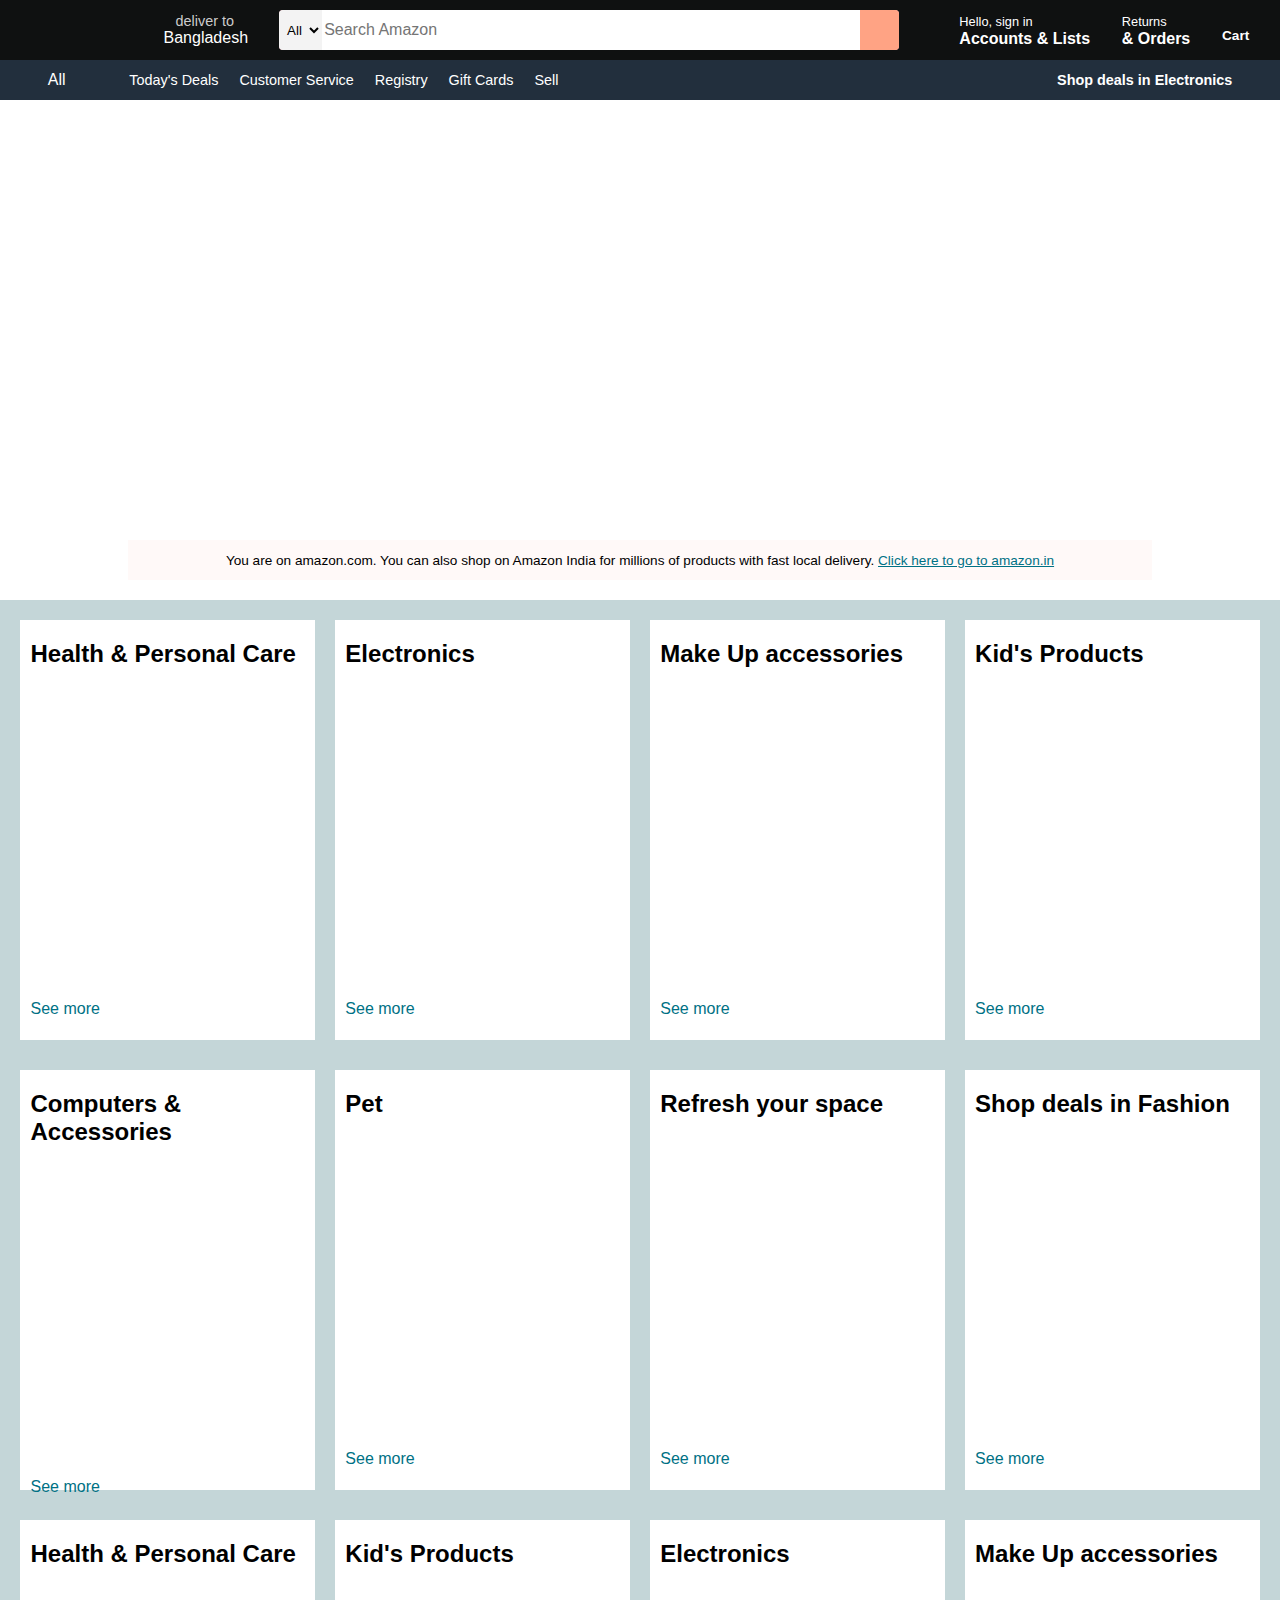
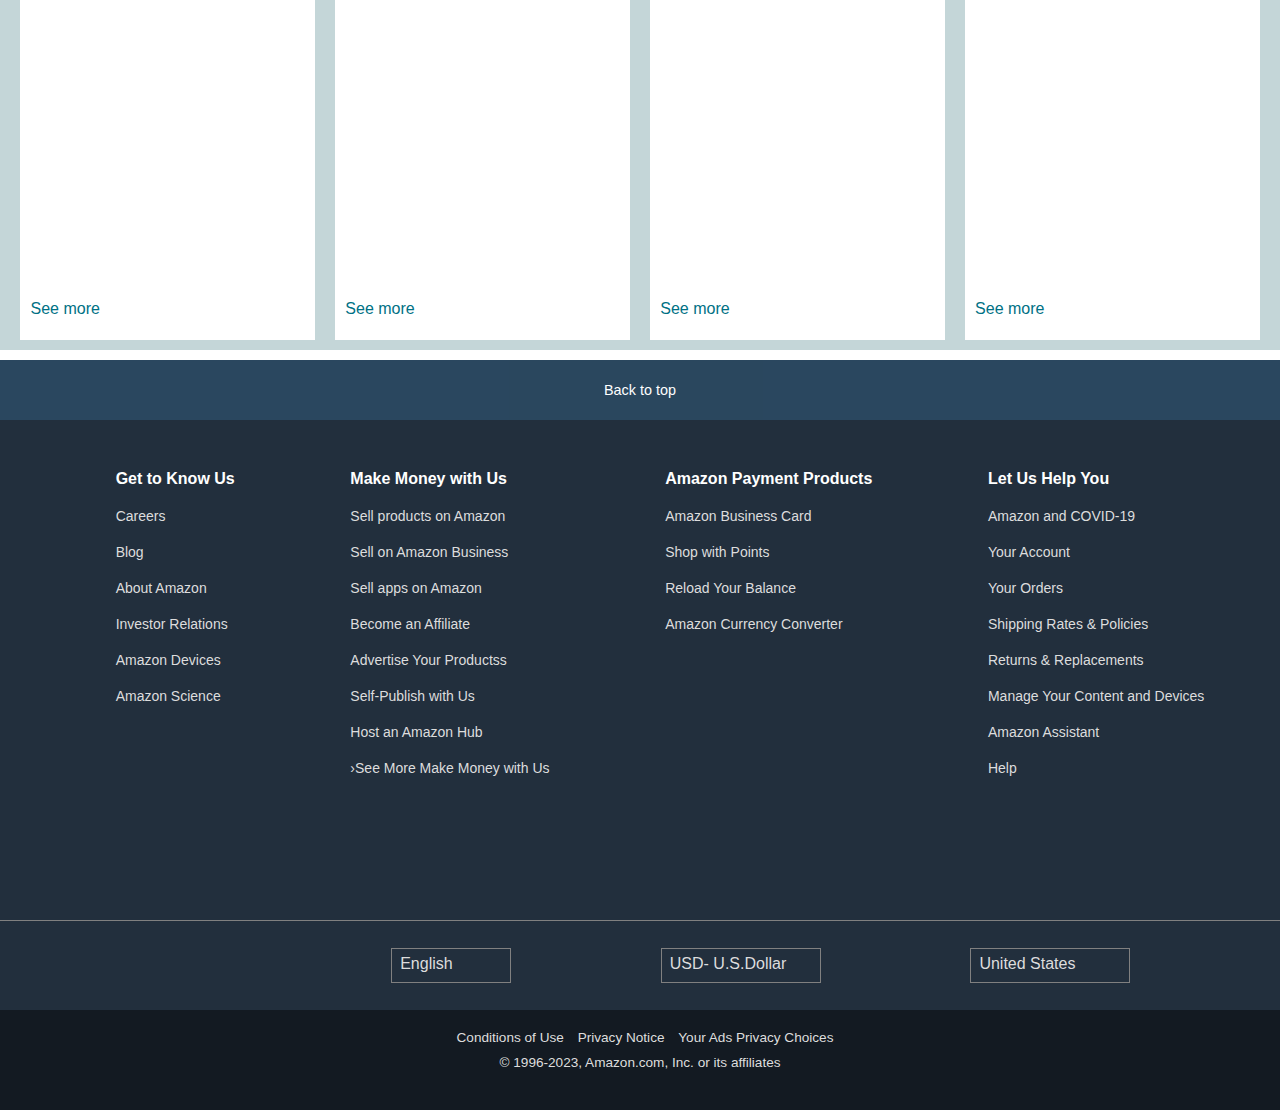
==== index.html @ c9f1d312 "Add files via upload" ====
<!DOCTYPE html>
<html lang="en">
<head>
    <meta charset="UTF-8">
    <meta name="viewport" content="width=device-width, initial-scale=1.0">
    <title>Amazon</title>    
    <link rel="stylesheet" href="https://cdnjs.cloudflare.com/ajax/libs/font-awesome/6.4.0/css/all.min.css" integrity="sha512-iecdLmaskl7CVkqkXNQ/ZH/XLlvWZOJyj7Yy7tcenmpD1ypASozpmT/E0iPtmFIB46ZmdtAc9eNBvH0H/ZpiBw==" crossorigin="anonymous" referrerpolicy="no-referrer" />
    <link rel="stylesheet" href="style.css">
</head>

<body>
    <header>
        <div class="navbar">
            <div class="nav-logo border">
                <div class="logo">
                </div>
            </div>

            <div class="nav-address border">
                <p class="para1">deliver to</p>
                <div class="nav-icon">
                    <i class="fa-sharp fa-solid fa-location-dot"></i>
                    <p class="para2">Bangladesh</p>
                </div>
            </div>

            <div class="nav-search">

                <select class="search-select">
                    <option value="">All</option>
                </select>

                <input type="text" placeholder="Search Amazon" class="search-input">

                <div class="search-icon">
                    <i class="fa-solid fa-magnifying-glass"></i>
                </div>                
            </div>

            <div class="nav-country">

            </div>

            <div class="nav-signin border">
                <p> <span>Hello, sign in</span></p>
                <p class="para3">Accounts & Lists</p>
            </div>

            <div class="nav-return border">
                <p> <span>Returns</span></p>
                <p class="para3"> & Orders</p>
            </div>

            <div class="nav-cart border">
                <i class="fa-solid fa-cart-shopping"></i>
                Cart
            </div>
        </div>

        <div class="panel">
            <div class="panel-all border">
                <i class="fa-solid fa-bars"></i>
                All
            </div>

            <div class="panel-options ">
                <p class="border">Today's Deals</p>
                <p class="border">Customer Service</p>
                <p class="border">Registry</p>
                <p class="border">Gift Cards</p>
                <p class="border">Sell</p>
            </div>

            <div class="panel-deals border">
                Shop deals in Electronics
            </div>
        </div>
    </header> 

    <div class="hero-section">
        <div class="hero-msg">
            <p>You are on amazon.com. You can also shop on Amazon India for millions of products with fast local delivery.
                <a href="">Click here to go to amazon.in</a> 
            </p>
        </div>
    </div>


    <!-- shop section 1 -->
    <div class="shop-section">
        <div class="box1 box">
            <div class="box-content">
                <h2>Health & Personal Care</h2>
                <div class="box-img" style="background-image: url('box2_image.jpg');">
    
                </div>
                <p style="color: #007185">See more</p>
            </div>
           
        </div>
        <div class="box2 box">
            <div class="box-content">
                <h2>Electronics</h2>
                <div class="box-img" style="background-image: url('box4_image.jpg');">
    
                </div>
                <p style="color: #007185">See more</p>
            </div>
        </div>
        <div class="box3 box">
            <div class="box-content">
                <h2>Make Up accessories</h2>
                <div class="box-img" style="background-image: url('box5_image.jpg');">
    
                </div>
                <p style="color: #007185">See more</p>
            </div>
        </div>
        <div class="box4 box">
            <div class="box-content">
                <h2>Kid's Products</h2>
                <div class="box-img" style="background-image: url('box7_image.jpg');">
    
                </div>
                <p style="color: #007185">See more</p>
            </div>
        </div>
    </div>


    <!-- shop section 2 -->
    <div class="shop-section">
        <div class="box1 box">
            <div class="box-content">
                <h2>Computers & Accessories</h2>
                <div class="box-img" style="background-image: url('box3_image.jpg');">
    
                </div>
                <p style="color: #007185">See more</p>
            </div>
           
        </div>
        <div class="box2 box">
            <div class="box-content">
                <h2>Pet</h2>
                <div class="box-img" style="background-image: url('box6_image.jpg');">
    
                </div>
                <p style="color: #007185">See more</p>
            </div>
        </div>
        <div class="box3 box">
            <div class="box-content">
                <h2> Refresh your space</h2>
                <div class="box-img" style="background-image: url('box1_image.jpg');">
    
                </div>
                <p style="color: #007185">See more</p>
            </div>
        </div>
        <div class="box4 box">
            <div class="box-content">
                <h2>Shop deals in Fashion</h2>
                <div class="box-img" style="background-image: url('box8_image.jpg');">
    
                </div>
                <p style="color: #007185">See more</p>
            </div>
        </div>
    </div>

   <!-- shop section 3 -->
   <div class="shop-section">
        <div class="box1 box">
            <div class="box-content">
                <h2>Health & Personal Care</h2>
                <div class="box-img" style="background-image: url('box2_image.jpg');">

                </div>
                <p style="color: #007185">See more</p>
            </div>        
        </div>

        <div class="box4 box">
            <div class="box-content">
                <h2>Kid's Products</h2>
                <div class="box-img" style="background-image: url('box7_image.jpg');">

                </div>
                <p style="color: #007185">See more</p>
            </div>
        </div>

        <div class="box2 box">
            <div class="box-content">
                <h2>Electronics</h2>
                <div class="box-img" style="background-image: url('box4_image.jpg');">

                </div>
                <p style="color: #007185">See more</p>
            </div>
        </div>
        <div class="box3 box">
            <div class="box-content">
                <h2>Make Up accessories</h2>
                <div class="box-img" style="background-image: url('box5_image.jpg');">

                </div>
                <p style="color: #007185">See more</p>
            </div>
        </div>       
    </div>

    <footer>
        <div class="foot-panel1">
            Back to top
        </div>

        <div class="foot-panel2">
            <ul>
                <p>Get to Know Us</p>                     
                <a href=""> Careers</a>
                <a href="">Blog</a>
                <a href=""> About Amazon</a>
                <a href="">Investor Relations</a>
                <a href="">Amazon Devices</a>
                <a href="">Amazon Science</a>
            </ul>

            <ul>
                <p>Make Money with Us</p>                     
                <a href=""> Sell products on Amazon</a>
                <a href=""> Sell on Amazon Business</a>
                <a href=""> Sell apps on Amazon</a>
                <a href=""> Become an Affiliate</a>
                <a href="">Advertise Your Productss</a>
                <a href=""> Self-Publish with Us</a>
                <a href="">Host an Amazon Hub</a>
                <a href=""> ›See More Make Money with Us</a>
            </ul>

            <ul>
                <p>Amazon Payment Products</p>                     
                <a href=""> Amazon Business Card</a>
                <a href="">Shop with Points</a>
                <a href="">  Reload Your Balance</a>
                <a href="">Amazon Currency Converter</a>
             
            </ul>

            <ul>
                <p>Let Us Help You</p>                     
                <a href=""> Amazon and COVID-19</a>
                <a href=""> Your Account</a>
                <a href=""> Your Orders</a>
                <a href="">Shipping Rates & Policies</a>
                <a href="">Returns & Replacements</a>
                <a href="">Manage Your Content and Devices</a>
                <a href=""> Amazon Assistant</a>
                <a href="">Help</a>
            </ul>
        </div>

        <div class="foot-panel3">
            <div class="nav-logo border">
                <div class="logo">
                </div>
            </div>

            <div class="touch-link">
                <i class="fa-solid fa-globe"></i>
                English

            </div>
            <div class="touch-link2">
                <i class="fa-solid fa-dollar-sign"></i>
                USD- U.S.Dollar

            </div>
            <div class="touch-link2">
                <i class="fa-solid fa-flag-usa"></i>
                United States
            </div>
        </div>

        <div class="foot-panel4">
            <div class="pages">
                <a href="">Conditions of Use</a>
                <a href="">Privacy Notice</a>
                <a href="">Your Ads Privacy Choices</a>
            </div>

            <div class="copyright">
                <p>© 1996-2023, Amazon.com, Inc. or its affiliates</p>

            </div>
        </div>
    </footer>
</body>
</html>
---- style.css ----
*{
    margin: 0;
    font-family: Arial;
    border: border-box; 
    box-sizing: border-box;
}

.navbar{
    height: 60px;
    background-color: #0f1111;
    color: white; 
    display: flex;
    align-items: center;
    justify-content: space-evenly;
}

.nav-logo{
    height: 50px;
    width: 100px;
}
.logo{
    background-image: url("amazon_logo.png");
    background-size: cover;
    height: 50px;
    width: 100%;
}

.border{
    border: 1px solid transparent;
}

.border:hover{
    border: 1px solid white;
    padding: 4px;
}

.para1{
    color: #CCCCCC;
    font-size: 0.9rem;
    margin-left: 15px;
}


.para2{
    color: #FFFFFF;
    font-size: 1rem;
    margin-left: 3px;
}

.nav-icon{
    display: flex;
    align-items: center;
}

.nav-search{
    display: flex;
    background-color: lightpink;
    width: 620px;
    height: 40px;
    border-radius: 4px;
    justify-content: space-evenly;
    
   
}

.nav-search:hover{
    border: 2px solid orange;

}

.search-select{
    background-color: #F3f3f3;
    width: 50px;
    text-align: center;
    border-top-left-radius: 4px;
    border-bottom-left-radius: 4px;
    border: none;


}

.search-input{
    width: 100%;
    font-size: 1rem;
    border: none;
}

.search-icon{
    display: flex;
    justify-content: center ;
    align-items: center;
    width: 45px;
    font-size: 1.2rem;
    background-color: #FFA384;
    border-top-right-radius: 4px;
    border-bottom-right-radius: 4px;
    color: #0f1111;
}

span{
    font-size: 0.8rem;
}

.para3{
    font-size: 1rem;
    font-weight: 700;
}

.nav-cart i{
    font-size: 30px;
}


.nav-cart{
    font-size: 0.85rem;
    font-weight: bold;
}

.panel{
    display: flex;
    height: 40px;
    background-color: #222F3D;
    color: #FFFFFF;
    justify-content: space-evenly;
    align-items: center;
}


.panel-options{
    width: 70%;
    font-size: 0.9rem;
}

.panel-options p{
    display: inline;
    margin-left: 15px;
}

.panel-deals{
    font-size: 0.9rem;
    font-weight: 700;
}

.hero-section{
    background-image: url("hero_image.jpg");
    background-size: cover;
    height: 500px;
    display: flex;
    justify-content: center;
    align-items: flex-end;
}


.hero-msg{
    background-color: #FFF9F8;
    color: black;
    align-items: center;
    justify-content: center;  
    width: 80%;
    height: 40px;
    font-size: 0.85rem;
    display: flex;
    margin-bottom: 20px;
}


.hero-msg a{
    color: #007185;
}


.shop-section{
    display: flex;
    justify-content: space-evenly;
    background-color: #C4D6D8;
}

.box{
    height: 420px;
    /* border: 2px solid black; */
    width: 23%;
    background-color: white;
    padding: 20px 0px 15px;
    margin-top: 20PX;
    margin-bottom: 10PX;
}

.box-img{
    height: 300px;
    background-repeat: no-repeat;
    background-size: cover;
    margin-top: 1rem;
    margin-bottom: 1rem;
}

.box-content{
    margin-left: 10px;
    margin-right: 10px;
}


/* footer Section */

footer{
    margin-top: 10px;
}
.foot-panel1{
    background-color: #0C2D48;
    opacity: 0.875;
    height: 60px;
    color: white;
    justify-content: center;
    align-items: center;
    display: flex;
    font-size: 0.9rem;
    font-family: Arial, Helvetica, sans-serif;

}

.foot-panel2{
    background-color: #222F3D;
    height: 500px;
    color: white;
    display: flex;
    justify-content: space-evenly;
}


ul{
    margin-top: 50px;
}


ul p{
    font-size: 1.2 rem;
    
    font-weight: 700;
    color: #FFFFFF;
}

ul a{
    display: block;
    text-decoration: none;
    color: #DDDDDD;
    font-size: 0.875rem;
    margin-top: 20px;
}

.foot-panel3{
    background-color: #222F3D;
    height: 90px;
    border-top: 0.1px solid gray;
    display: flex;
    justify-content: space-evenly;
    align-items: center;
}

.touch-link{
    width: 120px;
    height: 35px;
    border: 1px solid gray;
    color: #DDDDDD;
    margin: 0px 4px 0px 0px;
    padding: 6px 18px 6px 8px;
    justify-content: center;
}


.touch-link2{
    width: 160px;
    height: 35px;
    border: 1px solid gray;
    color: #DDDDDD;
    margin: 0px 4px 0px 0px;
    padding: 6px 18px 6px 8px;
    justify-content: center;
}


.foot-panel4{
    background-color: #131A22;
    height: 100px;
    color: #DDDDDD;
    font-size: 0.85rem;
    text-align: center;
}

.foot-panel4 a{
    color: #DDDDDD;
    margin-left: 10px;
    font-size: 0.85rem;
    text-decoration: none;
}

.pages{   
    padding-top: 20px;
}
.copyright{  
   padding-top: 10px;
}
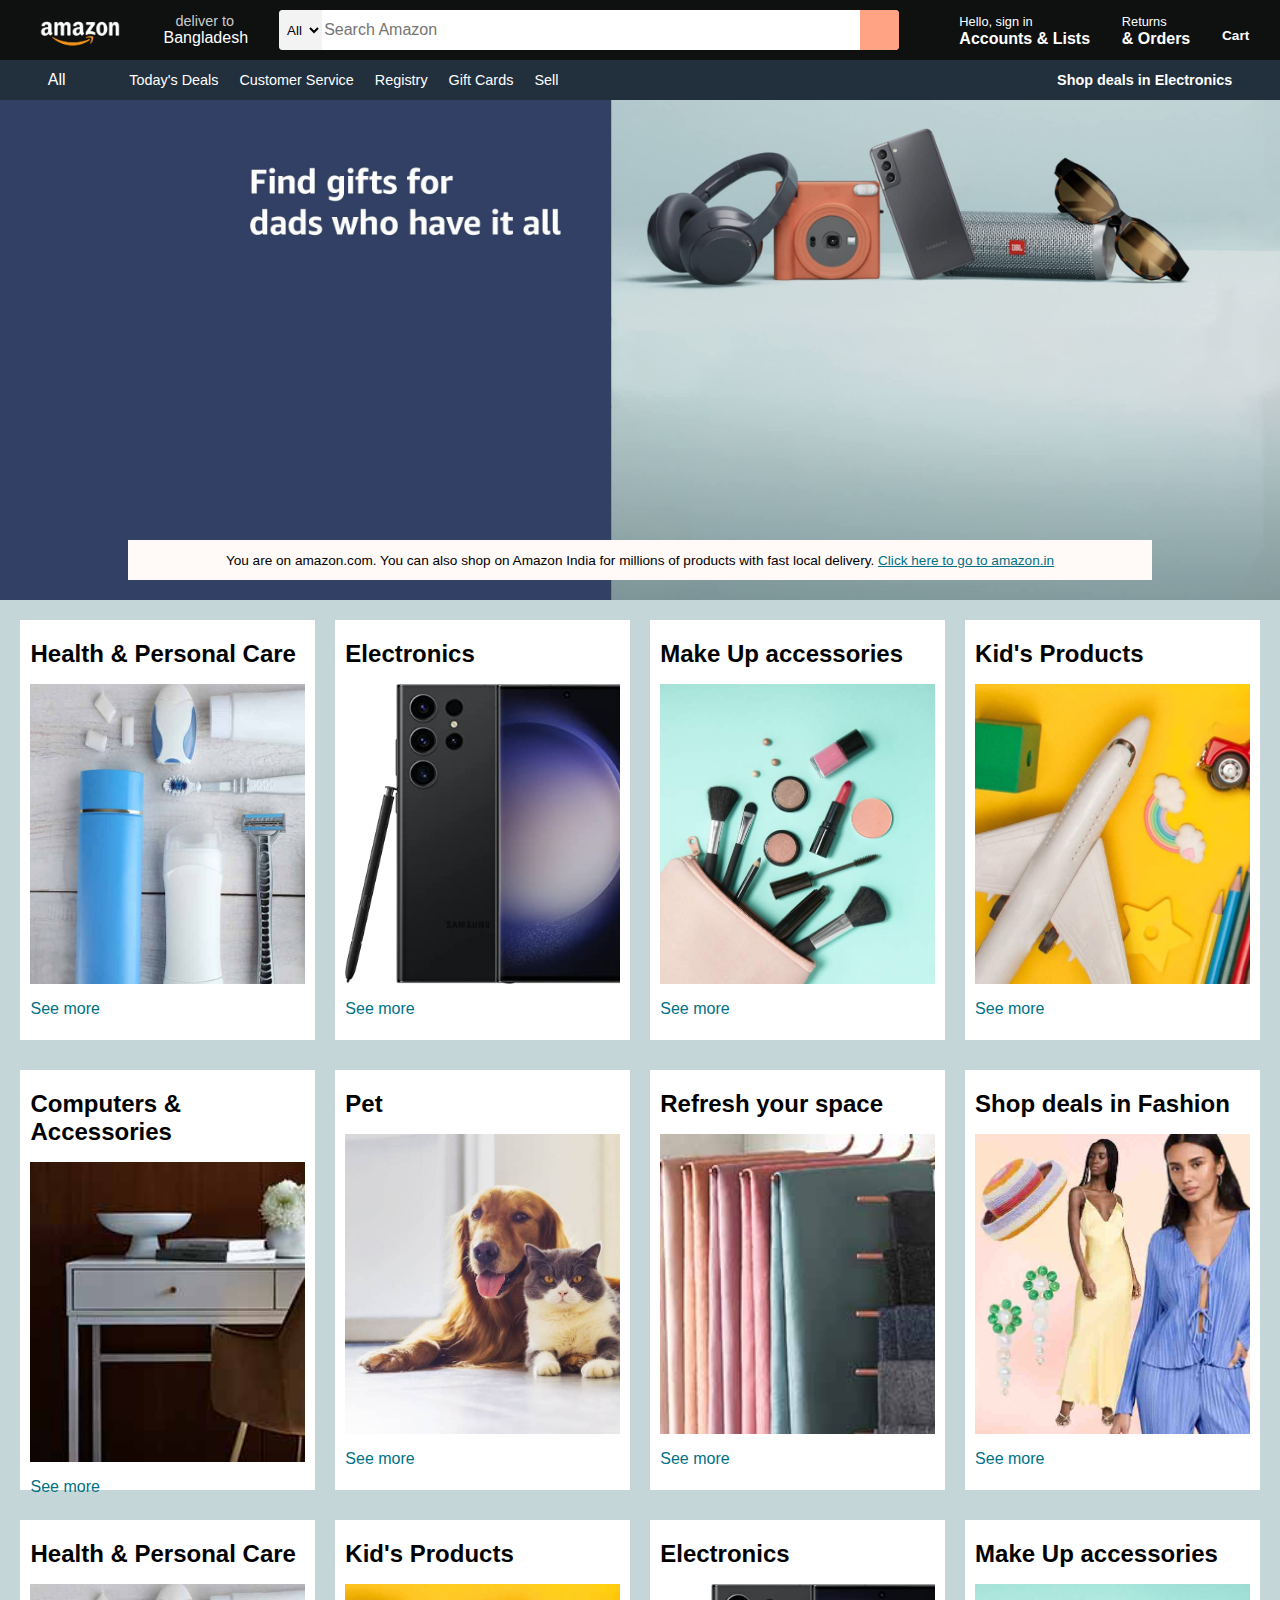
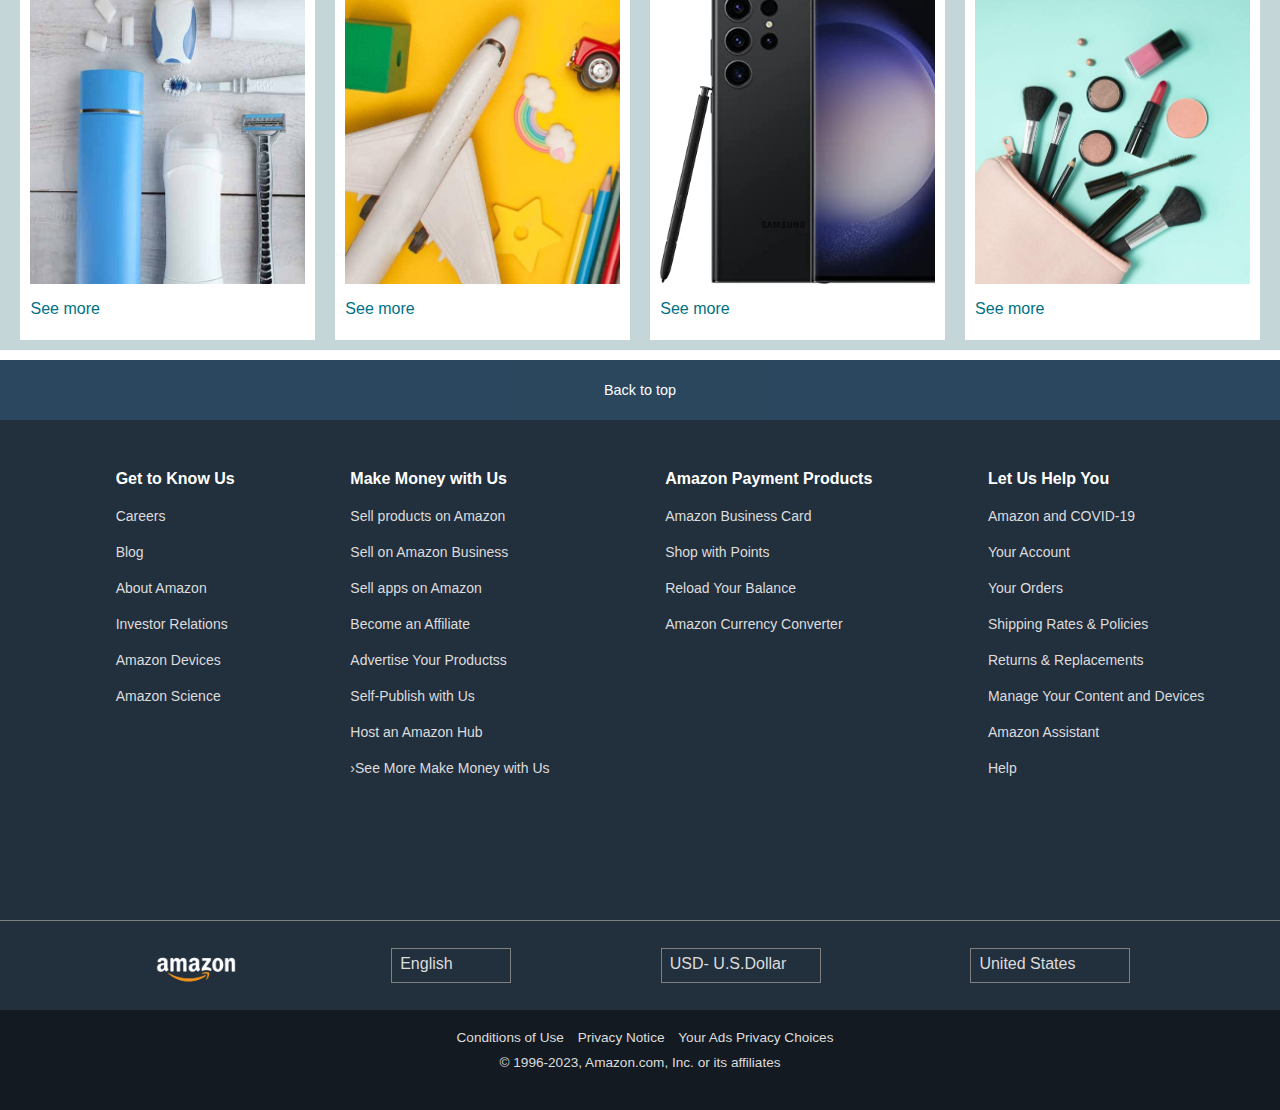
==== commit 0cbd1fbc: "Add files via upload" ====
--- a/index.html
+++ b/index.html
@@ -91,7 +91,7 @@
         <div class="box1 box">
             <div class="box-content">
                 <h2>Health & Personal Care</h2>
-                <div class="box-img" style="background-image: url('box2_image.jpg');">
+                <div class="box-img" style="background-image: url('./Images/box2_image.jpg');">
     
                 </div>
                 <p style="color: #007185">See more</p>
@@ -101,7 +101,7 @@
         <div class="box2 box">
             <div class="box-content">
                 <h2>Electronics</h2>
-                <div class="box-img" style="background-image: url('box4_image.jpg');">
+                <div class="box-img" style="background-image: url('./Images/box4_image.jpg');">
     
                 </div>
                 <p style="color: #007185">See more</p>
@@ -110,7 +110,7 @@
         <div class="box3 box">
             <div class="box-content">
                 <h2>Make Up accessories</h2>
-                <div class="box-img" style="background-image: url('box5_image.jpg');">
+                <div class="box-img" style="background-image: url('./Images/box5_image.jpg');">
     
                 </div>
                 <p style="color: #007185">See more</p>
@@ -119,7 +119,7 @@
         <div class="box4 box">
             <div class="box-content">
                 <h2>Kid's Products</h2>
-                <div class="box-img" style="background-image: url('box7_image.jpg');">
+                <div class="box-img" style="background-image: url('./Images/box7_image.jpg');">
     
                 </div>
                 <p style="color: #007185">See more</p>
@@ -133,7 +133,7 @@
         <div class="box1 box">
             <div class="box-content">
                 <h2>Computers & Accessories</h2>
-                <div class="box-img" style="background-image: url('box3_image.jpg');">
+                <div class="box-img" style="background-image: url('./Images/box3_image.jpg');">
     
                 </div>
                 <p style="color: #007185">See more</p>
@@ -143,7 +143,7 @@
         <div class="box2 box">
             <div class="box-content">
                 <h2>Pet</h2>
-                <div class="box-img" style="background-image: url('box6_image.jpg');">
+                <div class="box-img" style="background-image: url('./Images/box6_image.jpg');">
     
                 </div>
                 <p style="color: #007185">See more</p>
@@ -152,7 +152,7 @@
         <div class="box3 box">
             <div class="box-content">
                 <h2> Refresh your space</h2>
-                <div class="box-img" style="background-image: url('box1_image.jpg');">
+                <div class="box-img" style="background-image: url('./Images/box1_image.jpg');">
     
                 </div>
                 <p style="color: #007185">See more</p>
@@ -161,7 +161,7 @@
         <div class="box4 box">
             <div class="box-content">
                 <h2>Shop deals in Fashion</h2>
-                <div class="box-img" style="background-image: url('box8_image.jpg');">
+                <div class="box-img" style="background-image: url('./Images/box8_image.jpg');">
     
                 </div>
                 <p style="color: #007185">See more</p>
@@ -174,7 +174,7 @@
         <div class="box1 box">
             <div class="box-content">
                 <h2>Health & Personal Care</h2>
-                <div class="box-img" style="background-image: url('box2_image.jpg');">
+                <div class="box-img" style="background-image: url('./Images/box2_image.jpg');">
 
                 </div>
                 <p style="color: #007185">See more</p>
@@ -184,7 +184,7 @@
         <div class="box4 box">
             <div class="box-content">
                 <h2>Kid's Products</h2>
-                <div class="box-img" style="background-image: url('box7_image.jpg');">
+                <div class="box-img" style="background-image: url('./Images/box7_image.jpg');">
 
                 </div>
                 <p style="color: #007185">See more</p>
@@ -194,7 +194,7 @@
         <div class="box2 box">
             <div class="box-content">
                 <h2>Electronics</h2>
-                <div class="box-img" style="background-image: url('box4_image.jpg');">
+                <div class="box-img" style="background-image: url('./Images/box4_image.jpg');">
 
                 </div>
                 <p style="color: #007185">See more</p>
@@ -203,7 +203,7 @@
         <div class="box3 box">
             <div class="box-content">
                 <h2>Make Up accessories</h2>
-                <div class="box-img" style="background-image: url('box5_image.jpg');">
+                <div class="box-img" style="background-image: url('./Images/box5_image.jpg');">
 
                 </div>
                 <p style="color: #007185">See more</p>
--- a/style.css
+++ b/style.css
@@ -19,7 +19,7 @@
     width: 100px;
 }
 .logo{
-    background-image: url("amazon_logo.png");
+    background-image: url("./Images/amazon_logo.png");
     background-size: cover;
     height: 50px;
     width: 100%;
@@ -142,7 +142,7 @@
 }
 
 .hero-section{
-    background-image: url("hero_image.jpg");
+    background-image: url("./Images/hero_image.jpg");
     background-size: cover;
     height: 500px;
     display: flex;
